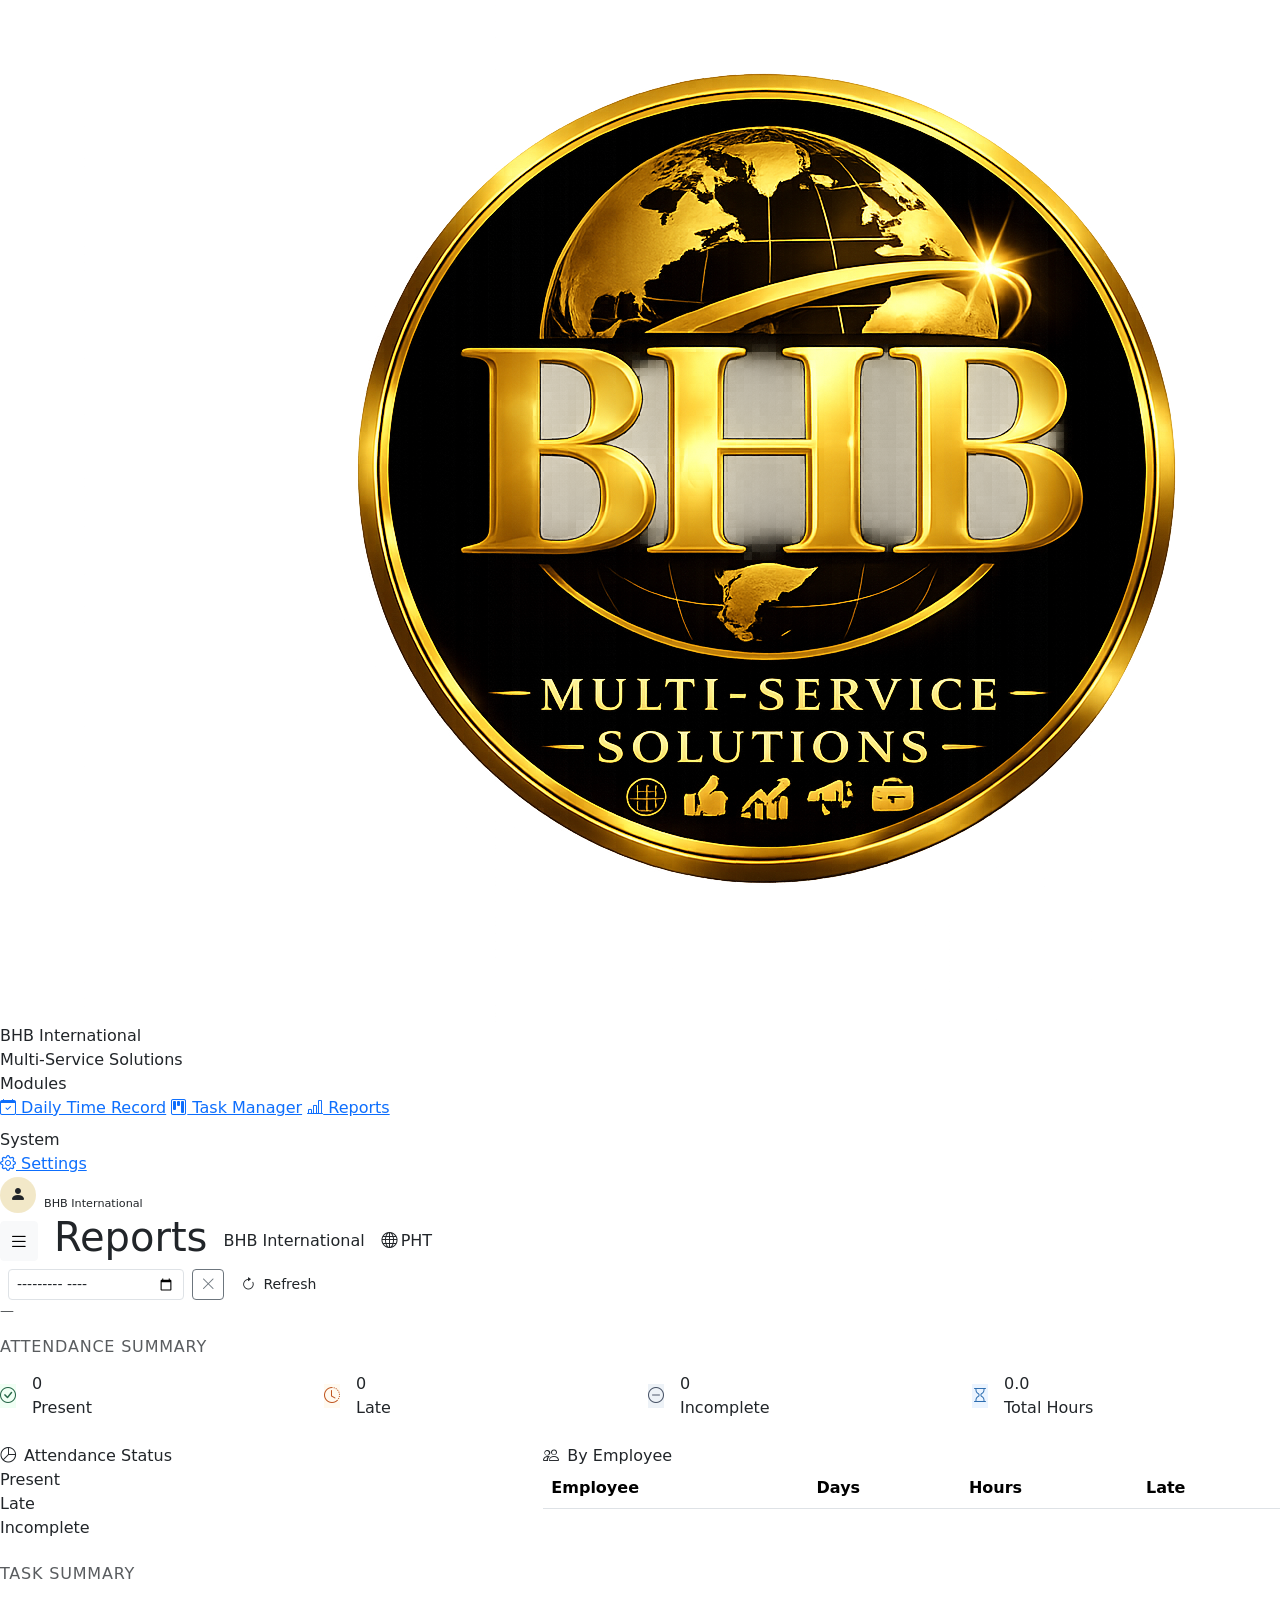
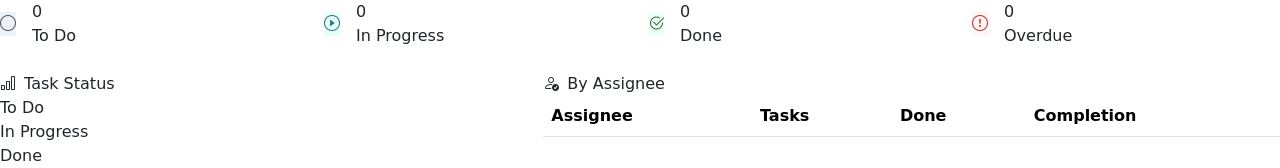
==== reports.html @ 08aed2db "Add files via upload" ====
<!DOCTYPE html>
<html lang="en">
<head>
  <meta charset="UTF-8">
  <meta name="viewport" content="width=device-width, initial-scale=1.0">
  <title>Reports | BHB International</title>
  <link href="https://cdn.jsdelivr.net/npm/bootstrap@5.3.3/dist/css/bootstrap.min.css" rel="stylesheet">
  <link href="https://cdn.jsdelivr.net/npm/bootstrap-icons@1.11.3/font/bootstrap-icons.min.css" rel="stylesheet">
  <link href="https://fonts.googleapis.com/css2?family=Inter:wght@400;500;600;700&display=swap" rel="stylesheet">
  <link href="css/style.css" rel="stylesheet">
</head>
<body>
  <div class="sidebar-overlay" id="sidebarOverlay"></div>

  <aside class="sidebar" id="sidebar">
    <div class="sidebar-brand">
      <img src="bhb-logo.png" alt="BHB Logo" class="logo-img">
      <div class="brand-text">
        <div class="brand-name">BHB International</div>
        <div class="brand-sub">Multi-Service Solutions</div>
      </div>
    </div>
    <nav class="sidebar-nav">
      <div class="nav-section">Modules</div>
      <a href="Index.html" class="nav-link-custom"><i class="bi bi-calendar-check"></i> Daily Time Record</a>
      <a href="task.html" class="nav-link-custom"><i class="bi bi-kanban"></i> Task Manager</a>
      <a href="reports.html" class="nav-link-custom active"><i class="bi bi-bar-chart-line"></i> Reports</a>
      <div class="nav-section mt-2">System</div>
      <a href="#" class="nav-link-custom" id="navSettings"><i class="bi bi-gear"></i> Settings</a>
    </nav>
    <div class="sidebar-footer">
      <div class="d-flex align-items-center gap-2">
        <div class="rounded-circle d-flex align-items-center justify-content-center" style="width:36px;height:36px;background:rgba(201,162,39,.25);">
          <i class="bi bi-person-fill" style="color:var(--bhb-accent);"></i>
        </div>
        <div>
          <div class="text-white fw-semibold" style="font-size:.85rem;" id="sidebarUserName">Employee</div>
          <div style="font-size:.7rem;">BHB International</div>
        </div>
      </div>
    </div>
  </aside>

  <div class="main-wrapper">
    <header class="topbar">
      <div class="d-flex align-items-center gap-3">
        <button class="btn btn-light btn-sm sidebar-toggle" id="sidebarToggle" type="button"><i class="bi bi-list fs-5"></i></button>
        <h1 class="topbar-title">Reports</h1>
        <span class="company-badge d-none d-md-inline">BHB International</span>
        <span class="tz-badge d-none d-md-inline"><i class="bi bi-globe me-1"></i>PHT</span>
      </div>
      <div class="d-flex align-items-center gap-2">
        <span class="text-muted small d-none d-md-inline" id="topbarDate"></span>
        <input type="month" class="form-control form-control-sm" id="rptMonth" style="width:auto;">
        <button class="btn btn-sm btn-outline-secondary" id="btnClearRptMonth" title="All months"><i class="bi bi-x-lg"></i></button>
        <button class="btn btn-sm btn-accent" id="btnRefreshReport"><i class="bi bi-arrow-clockwise me-1"></i> Refresh</button>
      </div>
    </header>

    <main class="content">
      <p class="small text-muted mb-3" id="rptGenerated">—</p>

      <!-- Attendance summary -->
      <h2 class="h6 text-uppercase text-muted mb-3" style="letter-spacing:.05em;">Attendance Summary</h2>
      <div class="row g-3 mb-4">
        <div class="col-6 col-md-3">
          <div class="stat-card">
            <div class="d-flex align-items-center gap-3">
              <div class="stat-icon" style="background:#f0fff4;color:#276749;"><i class="bi bi-check-circle"></i></div>
              <div><div class="stat-value" id="rptPresent">0</div><div class="stat-label">Present</div></div>
            </div>
          </div>
        </div>
        <div class="col-6 col-md-3">
          <div class="stat-card">
            <div class="d-flex align-items-center gap-3">
              <div class="stat-icon" style="background:#fffaf0;color:#c05621;"><i class="bi bi-clock-history"></i></div>
              <div><div class="stat-value" id="rptLate">0</div><div class="stat-label">Late</div></div>
            </div>
          </div>
        </div>
        <div class="col-6 col-md-3">
          <div class="stat-card">
            <div class="d-flex align-items-center gap-3">
              <div class="stat-icon" style="background:#edf2f7;color:#4a5568;"><i class="bi bi-dash-circle"></i></div>
              <div><div class="stat-value" id="rptIncomplete">0</div><div class="stat-label">Incomplete</div></div>
            </div>
          </div>
        </div>
        <div class="col-6 col-md-3">
          <div class="stat-card">
            <div class="d-flex align-items-center gap-3">
              <div class="stat-icon" style="background:#ebf4ff;color:#2b6cb0;"><i class="bi bi-hourglass"></i></div>
              <div><div class="stat-value" id="rptTotalHours">0.0</div><div class="stat-label">Total Hours</div></div>
            </div>
          </div>
        </div>
      </div>

      <div class="row g-4 mb-4">
        <div class="col-lg-5">
          <div class="card-panel h-100">
            <div class="card-header"><span><i class="bi bi-pie-chart me-2" style="color:var(--bhb-accent);"></i>Attendance Status</span></div>
            <div class="card-body">
              <div class="chart-bar-row">
                <div class="chart-bar-label">Present</div>
                <div class="chart-bar-track"><div class="chart-bar-value bg-success" id="barPresent" style="width:0%"></div></div>
              </div>
              <div class="chart-bar-row">
                <div class="chart-bar-label">Late</div>
                <div class="chart-bar-track"><div class="chart-bar-value bg-warning text-dark" id="barLate" style="width:0%"></div></div>
              </div>
              <div class="chart-bar-row">
                <div class="chart-bar-label">Incomplete</div>
                <div class="chart-bar-track"><div class="chart-bar-value bg-secondary" id="barIncomplete" style="width:0%"></div></div>
              </div>
            </div>
          </div>
        </div>
        <div class="col-lg-7">
          <div class="card-panel h-100">
            <div class="card-header"><span><i class="bi bi-people me-2" style="color:var(--bhb-accent);"></i>By Employee</span></div>
            <div class="table-responsive">
              <table class="table table-dtr table-hover mb-0">
                <thead>
                  <tr>
                    <th>Employee</th>
                    <th>Days</th>
                    <th>Hours</th>
                    <th>Late</th>
                  </tr>
                </thead>
                <tbody id="rptEmpBody"></tbody>
              </table>
            </div>
          </div>
        </div>
      </div>

      <!-- Task summary -->
      <h2 class="h6 text-uppercase text-muted mb-3" style="letter-spacing:.05em;">Task Summary</h2>
      <div class="row g-3 mb-4">
        <div class="col-6 col-md-3">
          <div class="stat-card">
            <div class="d-flex align-items-center gap-3">
              <div class="stat-icon" style="background:#edf2f7;color:#4a5568;"><i class="bi bi-circle"></i></div>
              <div><div class="stat-value" id="rptTodo">0</div><div class="stat-label">To Do</div></div>
            </div>
          </div>
        </div>
        <div class="col-6 col-md-3">
          <div class="stat-card">
            <div class="d-flex align-items-center gap-3">
              <div class="stat-icon" style="background:#e6fffa;color:#2c7a7b;"><i class="bi bi-play-circle"></i></div>
              <div><div class="stat-value" id="rptProgress">0</div><div class="stat-label">In Progress</div></div>
            </div>
          </div>
        </div>
        <div class="col-6 col-md-3">
          <div class="stat-card">
            <div class="d-flex align-items-center gap-3">
              <div class="stat-icon" style="background:#f0fff4;color:#276749;"><i class="bi bi-check2-circle"></i></div>
              <div><div class="stat-value" id="rptDone">0</div><div class="stat-label">Done</div></div>
            </div>
          </div>
        </div>
        <div class="col-6 col-md-3">
          <div class="stat-card">
            <div class="d-flex align-items-center gap-3">
              <div class="stat-icon" style="background:#fff5f5;color:#c53030;"><i class="bi bi-exclamation-circle"></i></div>
              <div><div class="stat-value" id="rptOverdue">0</div><div class="stat-label">Overdue</div></div>
            </div>
          </div>
        </div>
      </div>

      <div class="row g-4">
        <div class="col-lg-5">
          <div class="card-panel h-100">
            <div class="card-header"><span><i class="bi bi-bar-chart me-2" style="color:var(--bhb-accent);"></i>Task Status</span></div>
            <div class="card-body">
              <div class="chart-bar-row">
                <div class="chart-bar-label">To Do</div>
                <div class="chart-bar-track"><div class="chart-bar-value bg-secondary" id="barTodo" style="width:0%"></div></div>
              </div>
              <div class="chart-bar-row">
                <div class="chart-bar-label">In Progress</div>
                <div class="chart-bar-track"><div class="chart-bar-value bg-info" id="barProgress" style="width:0%"></div></div>
              </div>
              <div class="chart-bar-row">
                <div class="chart-bar-label">Done</div>
                <div class="chart-bar-track"><div class="chart-bar-value bg-success" id="barDone" style="width:0%"></div></div>
              </div>
            </div>
          </div>
        </div>
        <div class="col-lg-7">
          <div class="card-panel h-100">
            <div class="card-header"><span><i class="bi bi-person-check me-2" style="color:var(--bhb-accent);"></i>By Assignee</span></div>
            <div class="table-responsive">
              <table class="table table-dtr table-hover mb-0">
                <thead>
                  <tr>
                    <th>Assignee</th>
                    <th>Tasks</th>
                    <th>Done</th>
                    <th>Completion</th>
                  </tr>
                </thead>
                <tbody id="rptAssigneeBody"></tbody>
              </table>
            </div>
          </div>
        </div>
      </div>
    </main>
  </div>

  <div class="toast-container position-fixed bottom-0 end-0 p-3">
    <div id="appToast" class="toast align-items-center text-bg-dark border-0" role="alert">
      <div class="d-flex">
        <div class="toast-body" id="toastMessage"></div>
        <button type="button" class="btn-close btn-close-white me-2 m-auto" data-bs-dismiss="toast"></button>
      </div>
    </div>
  </div>

  <script src="https://cdn.jsdelivr.net/npm/bootstrap@5.3.3/dist/js/bootstrap.bundle.min.js"></script>
  <script src="https://code.jquery.com/jquery-3.7.1.min.js"></script>
  <script src="js/common.js"></script>
  <script src="js/reports.js"></script>
</body>
</html>
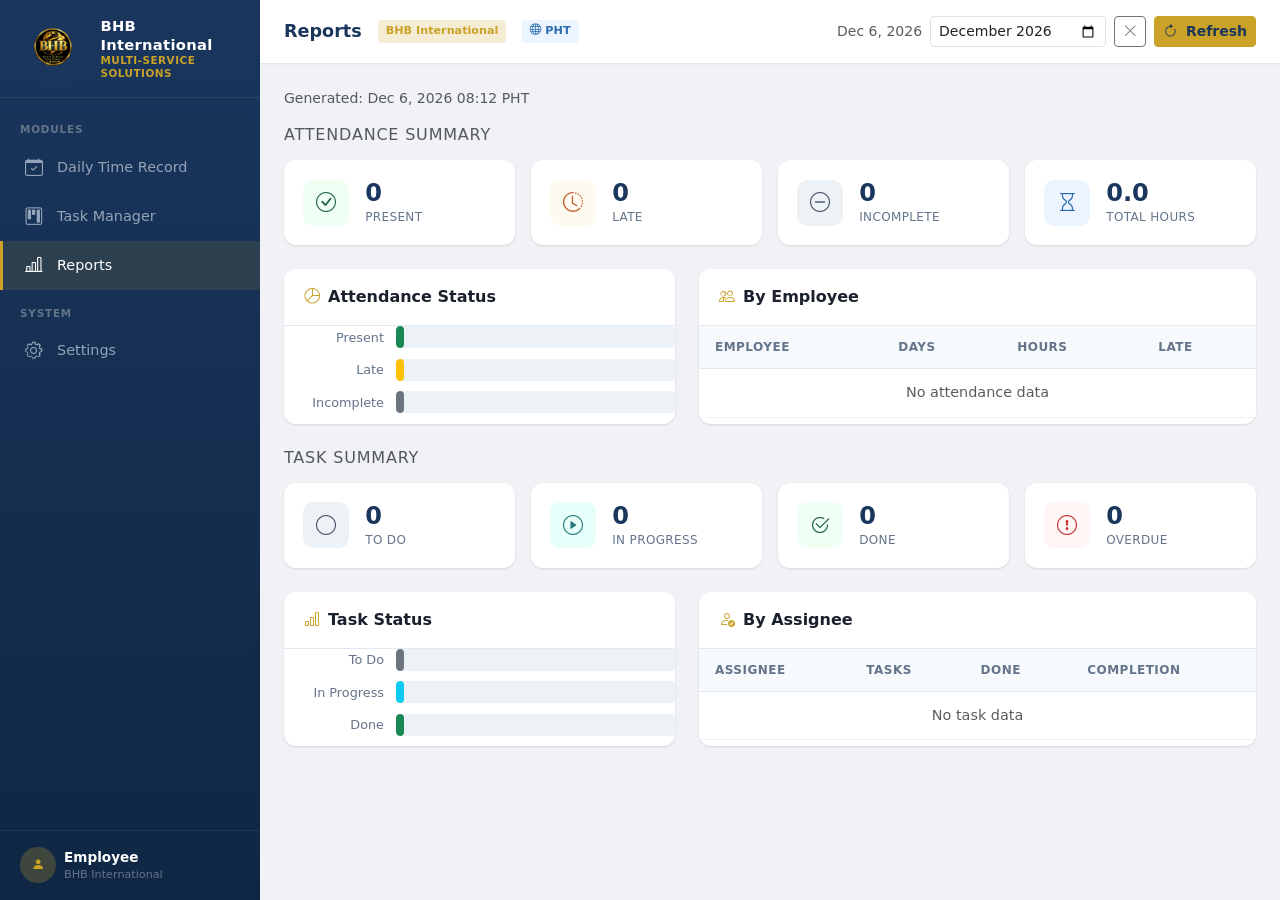
==== commit 5690bb7e: "Fix case sensitivity in link to index.html" ====
--- a/reports.html
+++ b/reports.html
@@ -7,7 +7,7 @@
   <link href="https://cdn.jsdelivr.net/npm/bootstrap@5.3.3/dist/css/bootstrap.min.css" rel="stylesheet">
   <link href="https://cdn.jsdelivr.net/npm/bootstrap-icons@1.11.3/font/bootstrap-icons.min.css" rel="stylesheet">
   <link href="https://fonts.googleapis.com/css2?family=Inter:wght@400;500;600;700&display=swap" rel="stylesheet">
-  <link href="css/style.css" rel="stylesheet">
+  <link href="style.css" rel="stylesheet">
 </head>
 <body>
   <div class="sidebar-overlay" id="sidebarOverlay"></div>
@@ -22,7 +22,7 @@
     </div>
     <nav class="sidebar-nav">
       <div class="nav-section">Modules</div>
-      <a href="Index.html" class="nav-link-custom"><i class="bi bi-calendar-check"></i> Daily Time Record</a>
+      <a href="index.html" class="nav-link-custom"><i class="bi bi-calendar-check"></i> Daily Time Record</a>
       <a href="task.html" class="nav-link-custom"><i class="bi bi-kanban"></i> Task Manager</a>
       <a href="reports.html" class="nav-link-custom active"><i class="bi bi-bar-chart-line"></i> Reports</a>
       <div class="nav-section mt-2">System</div>
@@ -227,7 +227,7 @@
 
   <script src="https://cdn.jsdelivr.net/npm/bootstrap@5.3.3/dist/js/bootstrap.bundle.min.js"></script>
   <script src="https://code.jquery.com/jquery-3.7.1.min.js"></script>
-  <script src="js/common.js"></script>
-  <script src="js/reports.js"></script>
+  <script src="common.js"></script>
+  <script src="reports.js"></script>
 </body>
 </html>
--- a/style.css
+++ b/style.css
@@ -0,0 +1,271 @@
+/* BHB International — Workforce System */
+:root {
+  --bhb-primary: #1a365d;
+  --bhb-primary-light: #2c5282;
+  --bhb-accent: #c9a227;
+  --bhb-accent-hover: #b8921f;
+  --sidebar-width: 260px;
+  --header-height: 64px;
+  --bg-body: #f0f2f5;
+  --card-shadow: 0 1px 3px rgba(0,0,0,.08), 0 1px 2px rgba(0,0,0,.04);
+  --transition: .25s ease;
+}
+* { box-sizing: border-box; }
+body {
+  font-family: "Inter", system-ui, -apple-system, sans-serif;
+  background: var(--bg-body);
+  min-height: 100vh;
+  margin: 0;
+  color: #1a202c;
+  overflow-x: hidden;
+}
+
+/* Sidebar */
+.sidebar {
+  position: fixed; top: 0; left: 0;
+  width: var(--sidebar-width); height: 100vh;
+  background: linear-gradient(180deg, #1a365d 0%, #0f2744 100%);
+  color: #e2e8f0; z-index: 1040;
+  transition: transform var(--transition);
+  display: flex; flex-direction: column;
+}
+.sidebar-brand {
+  min-height: var(--header-height);
+  display: flex; align-items: center; gap: .75rem;
+  padding: .85rem 1.15rem;
+  border-bottom: 1px solid rgba(255,255,255,.08);
+}
+.logo-img {
+  width: 70px; height: 70px;
+  object-fit: contain;
+  border-radius: 50%;
+  flex-shrink: 0;
+  
+  background: #1a365d;
+}
+
+
+
+.brand-text { line-height: 1.25; min-width: 0; }
+.brand-name {
+  font-weight: 700; font-size: .92rem; color: #fff;
+  letter-spacing: .02em;
+}
+.brand-sub {
+  font-size: .65rem; color: #c9a227;
+  font-weight: 600; letter-spacing: .05em;
+  text-transform: uppercase;
+}
+.sidebar-nav { flex: 1; padding: 1rem 0; overflow-y: auto; }
+.nav-section {
+  font-size: .65rem; text-transform: uppercase; letter-spacing: .08em;
+  color: #64748b; padding: .5rem 1.25rem .35rem; font-weight: 600;
+}
+.nav-link-custom {
+  display: flex; align-items: center; gap: .75rem;
+  padding: .7rem 1.25rem; color: #94a3b8;
+  text-decoration: none; font-weight: 500; font-size: .9rem;
+  transition: all var(--transition); border-left: 3px solid transparent;
+}
+.nav-link-custom:hover, .nav-link-custom.active {
+  background: rgba(201,162,39,.12); color: #fff;
+  border-left-color: var(--bhb-accent);
+}
+.nav-link-custom i { font-size: 1.1rem; width: 22px; text-align: center; }
+.sidebar-footer {
+  padding: 1rem 1.25rem;
+  border-top: 1px solid rgba(255,255,255,.08);
+  font-size: .8rem; color: #64748b;
+}
+
+/* Main */
+.main-wrapper {
+  margin-left: var(--sidebar-width);
+  min-height: 100vh; display: flex; flex-direction: column;
+  animation: fadeIn .35s ease;
+}
+@keyframes fadeIn {
+  from { opacity: 0; transform: translateY(6px); }
+  to { opacity: 1; transform: translateY(0); }
+}
+.topbar {
+  height: var(--header-height); background: #fff;
+  border-bottom: 1px solid #e2e8f0;
+  display: flex; align-items: center; justify-content: space-between;
+  padding: 0 1.5rem; position: sticky; top: 0; z-index: 1020;
+  box-shadow: 0 1px 2px rgba(0,0,0,.03);
+}
+.topbar-title { font-weight: 600; font-size: 1.1rem; margin: 0; color: var(--bhb-primary); }
+.content { padding: 1.5rem; flex: 1; }
+.company-badge {
+  font-size: .7rem; background: rgba(201,162,39,.2); color: var(--bhb-accent);
+  padding: .2rem .5rem; border-radius: 4px; font-weight: 600;
+}
+.tz-badge {
+  font-size: .7rem; background: #ebf4ff; color: #2b6cb0;
+  padding: .2rem .5rem; border-radius: 4px; font-weight: 600;
+}
+
+/* Cards */
+.stat-card {
+  background: #fff; border-radius: .75rem; padding: 1.2rem;
+  box-shadow: var(--card-shadow); border: none; height: 100%;
+  transition: transform var(--transition), box-shadow var(--transition);
+  animation: fadeIn .4s ease backwards;
+}
+.stat-card:hover { transform: translateY(-3px); box-shadow: 0 6px 16px rgba(0,0,0,.1); }
+.stat-icon {
+  width: 46px; height: 46px; border-radius: .65rem;
+  display: flex; align-items: center; justify-content: center; font-size: 1.25rem;
+}
+.stat-value { font-size: 1.5rem; font-weight: 700; line-height: 1.2; color: var(--bhb-primary); }
+.stat-label { font-size: .75rem; color: #64748b; font-weight: 500; text-transform: uppercase; letter-spacing: .03em; }
+.card-panel {
+  background: #fff; border-radius: .75rem;
+  box-shadow: var(--card-shadow); border: none; overflow: hidden;
+  animation: fadeIn .45s ease;
+}
+.card-panel .card-header {
+  background: #fff; border-bottom: 1px solid #e2e8f0;
+  padding: 1rem 1.25rem; font-weight: 600;
+  display: flex; align-items: center; justify-content: space-between; flex-wrap: wrap; gap: .75rem;
+}
+
+/* Buttons */
+.btn-bhb {
+  background: var(--bhb-primary); border-color: var(--bhb-primary); color: #fff;
+  transition: all var(--transition);
+}
+.btn-bhb:hover {
+  background: var(--bhb-primary-light); border-color: var(--bhb-primary-light);
+  color: #fff; transform: translateY(-1px);
+}
+.btn-accent {
+  background: var(--bhb-accent); border-color: var(--bhb-accent);
+  color: #1a365d; font-weight: 600; transition: all var(--transition);
+}
+.btn-accent:hover {
+  background: var(--bhb-accent-hover); border-color: var(--bhb-accent-hover);
+  color: #1a365d; transform: translateY(-1px);
+}
+.btn-punch {
+  min-width: 140px; font-weight: 600; padding: .6rem 1.2rem;
+  border-radius: .5rem; transition: all var(--transition);
+}
+.btn-punch:hover:not(:disabled) { transform: scale(1.03); }
+.btn-punch:active:not(:disabled) { transform: scale(.98); }
+
+/* DTR */
+.clock-display {
+  font-size: 2.5rem; font-weight: 700;
+  font-variant-numeric: tabular-nums; color: var(--bhb-primary); letter-spacing: .02em;
+}
+.date-display { font-size: .95rem; color: #64748b; font-weight: 500; }
+.employee-input-wrap { max-width: 280px; margin: 0 auto 1rem; }
+.table-dtr { margin: 0; }
+.table-dtr thead th {
+  background: #f7fafc; font-size: .75rem; text-transform: uppercase;
+  letter-spacing: .04em; color: #64748b; font-weight: 600;
+  border-bottom: 1px solid #e2e8f0; padding: .75rem 1rem; white-space: nowrap;
+}
+.table-dtr tbody td {
+  padding: .8rem 1rem; vertical-align: middle; font-size: .9rem; border-color: #edf2f7;
+}
+.table-dtr tbody tr { transition: background .15s; }
+.table-dtr tbody tr:hover { background: #f7fafc; }
+.badge-status { font-weight: 500; font-size: .75rem; padding: .35em .65em; border-radius: .375rem; }
+.filter-bar { display: flex; flex-wrap: wrap; gap: .6rem; align-items: center; }
+
+/* Tasks */
+.task-item {
+  border: 1px solid #e2e8f0; border-radius: .65rem;
+  padding: 1rem 1.15rem; background: #fff;
+  transition: box-shadow var(--transition), border-color var(--transition), transform var(--transition);
+  animation: fadeIn .3s ease;
+}
+.task-item:hover {
+  box-shadow: 0 .25rem .75rem rgba(0,0,0,.06);
+  border-color: #cbd5e1; transform: translateX(2px);
+}
+.task-item.done { opacity: .7; background: #f8fafc; }
+.task-item.done .task-title { text-decoration: line-through; color: #64748b; }
+.task-title { font-weight: 600; font-size: .95rem; margin-bottom: .25rem; }
+.task-meta {
+  font-size: .8rem; color: #64748b;
+  display: flex; flex-wrap: wrap; gap: .5rem 1rem; align-items: center;
+}
+.priority-dot { width: 8px; height: 8px; border-radius: 50%; display: inline-block; }
+.priority-high { background: #dc3545; }
+.priority-medium { background: #ffc107; }
+.priority-low { background: #198754; }
+.badge-priority {
+  font-size: .7rem; font-weight: 600; text-transform: uppercase;
+  letter-spacing: .03em; padding: .25em .55em;
+}
+.badge-status-task { font-size: .75rem; font-weight: 500; padding: .3em .6em; }
+.kanban-col {
+  background: #f1f5f9; border-radius: .75rem; min-height: 320px;
+  display: flex; flex-direction: column;
+}
+.kanban-col-header {
+  padding: .85rem 1rem; font-weight: 600; font-size: .875rem;
+  display: flex; align-items: center; justify-content: space-between;
+  border-bottom: 1px solid #e2e8f0;
+}
+.kanban-col-body {
+  padding: .75rem; flex: 1; overflow-y: auto;
+  display: flex; flex-direction: column; gap: .65rem; min-height: 200px;
+  transition: background .2s;
+}
+.kanban-card {
+  background: #fff; border-radius: .5rem; padding: .85rem;
+  box-shadow: 0 1px 3px rgba(0,0,0,.06); border: 1px solid #e2e8f0;
+  cursor: grab; transition: box-shadow var(--transition), transform var(--transition);
+  animation: fadeIn .25s ease;
+}
+.kanban-card:active { cursor: grabbing; }
+.kanban-card:hover { box-shadow: 0 4px 12px rgba(0,0,0,.1); transform: translateY(-2px); }
+.kanban-card .title { font-weight: 600; font-size: .875rem; margin-bottom: .35rem; }
+.kanban-card .meta { font-size: .75rem; color: #64748b; }
+.view-toggle .btn { font-weight: 500; }
+.due-soon { color: #dc3545; font-weight: 600; }
+.due-today { color: #fd7e14; font-weight: 600; }
+
+/* Reports */
+.report-bar {
+  height: 8px; border-radius: 4px; background: #e2e8f0; overflow: hidden;
+}
+.report-bar-fill {
+  height: 100%; border-radius: 4px; transition: width .6s ease;
+}
+.chart-bar-row {
+  display: flex; align-items: center; gap: .75rem; margin-bottom: .65rem;
+}
+.chart-bar-label { width: 100px; font-size: .8rem; color: #64748b; flex-shrink: 0; text-align: right; }
+.chart-bar-track {
+  flex: 1; height: 22px; background: #edf2f7; border-radius: 4px; overflow: hidden;
+}
+.chart-bar-value {
+  height: 100%; border-radius: 4px; display: flex; align-items: center;
+  padding-left: .5rem; font-size: .7rem; font-weight: 600; color: #fff;
+  min-width: 2px; transition: width .5s ease;
+}
+
+/* Shared */
+.empty-state { text-align: center; padding: 2.5rem 1rem; color: #a0aec0; }
+.empty-state i { font-size: 2.5rem; margin-bottom: .75rem; opacity: .5; }
+.toast-container { z-index: 1090; }
+.sidebar-toggle { display: none; }
+.sidebar-overlay {
+  display: none; position: fixed; inset: 0;
+  background: rgba(0,0,0,.45); z-index: 1035;
+  opacity: 0; transition: opacity var(--transition);
+}
+.sidebar-overlay.show { display: block; opacity: 1; }
+
+@media (max-width: 991.98px) {
+  .sidebar { transform: translateX(-100%); }
+  .sidebar.show { transform: translateX(0); }
+  .main-wrapper { margin-left: 0; }
+  .sidebar-toggle { display: inline-flex; }
+}
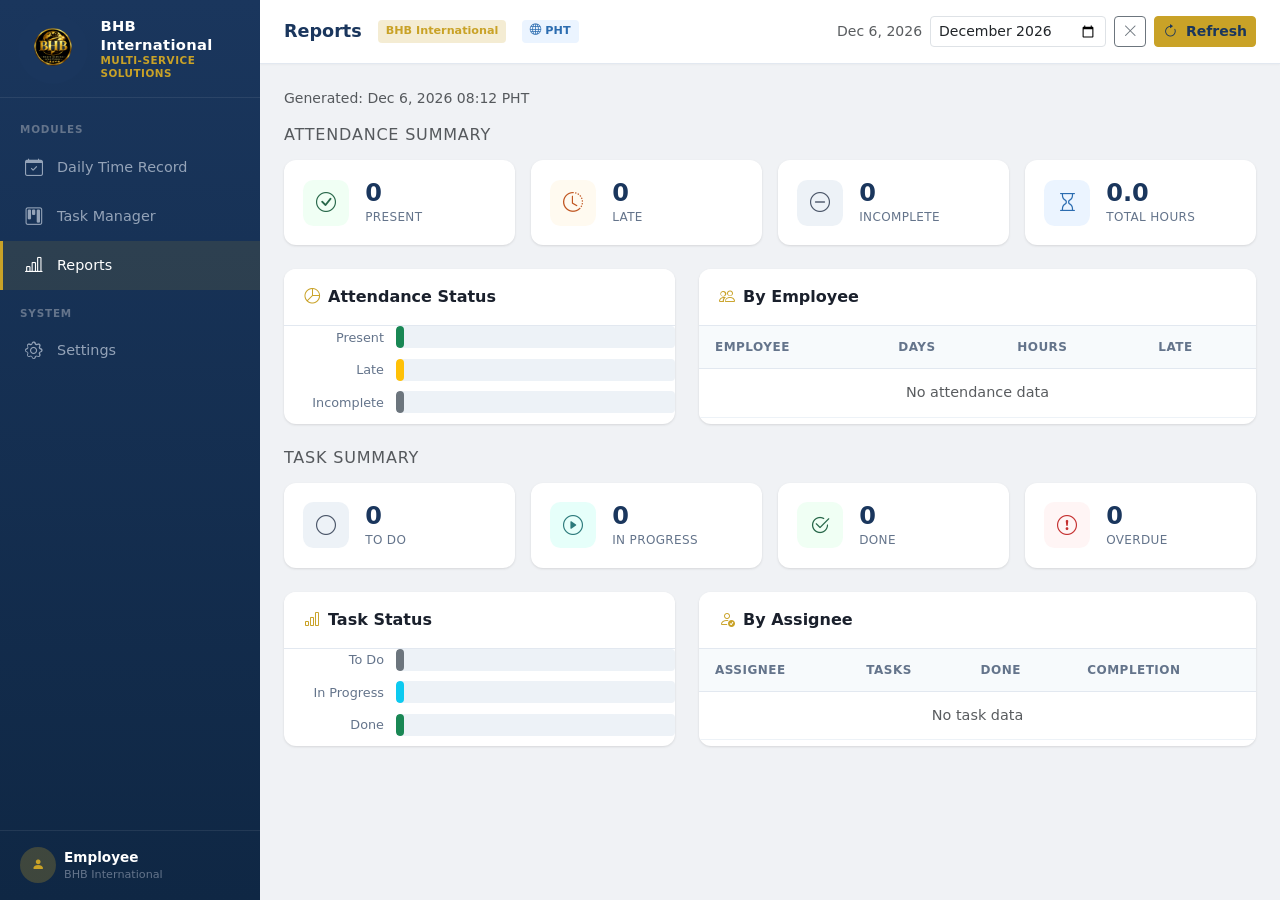
==== commit 3e7f9b06: "Add files via upload" ====
--- a/reports.html
+++ b/reports.html
@@ -22,7 +22,7 @@
     </div>
     <nav class="sidebar-nav">
       <div class="nav-section">Modules</div>
-      <a href="index.html" class="nav-link-custom"><i class="bi bi-calendar-check"></i> Daily Time Record</a>
+      <a href="Index.html" class="nav-link-custom"><i class="bi bi-calendar-check"></i> Daily Time Record</a>
       <a href="task.html" class="nav-link-custom"><i class="bi bi-kanban"></i> Task Manager</a>
       <a href="reports.html" class="nav-link-custom active"><i class="bi bi-bar-chart-line"></i> Reports</a>
       <div class="nav-section mt-2">System</div>
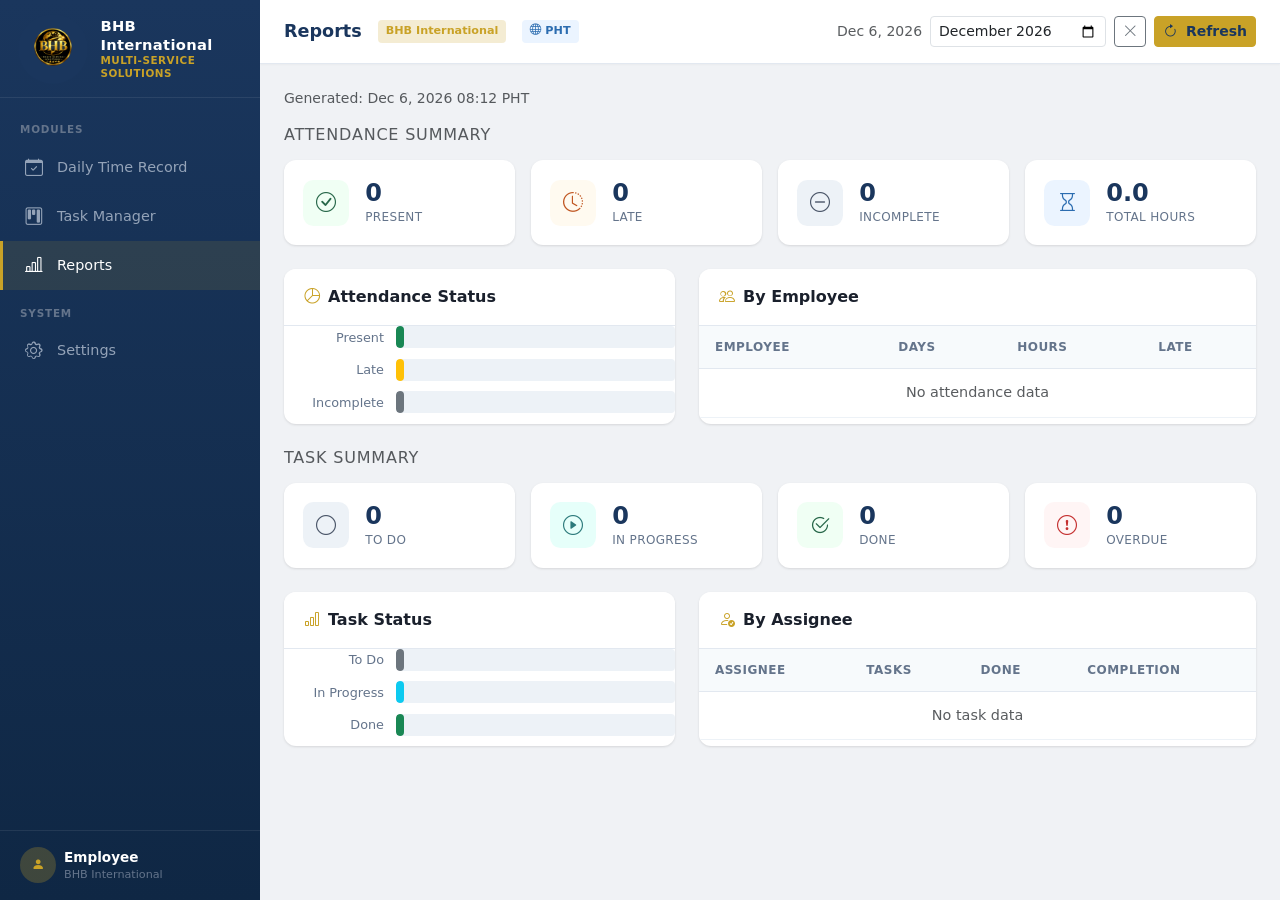
==== commit ade2a2aa: "Fix link case sensitivity in reports.html" ====
--- a/reports.html
+++ b/reports.html
@@ -22,7 +22,7 @@
     </div>
     <nav class="sidebar-nav">
       <div class="nav-section">Modules</div>
-      <a href="Index.html" class="nav-link-custom"><i class="bi bi-calendar-check"></i> Daily Time Record</a>
+      <a href="index.html" class="nav-link-custom"><i class="bi bi-calendar-check"></i> Daily Time Record</a>
       <a href="task.html" class="nav-link-custom"><i class="bi bi-kanban"></i> Task Manager</a>
       <a href="reports.html" class="nav-link-custom active"><i class="bi bi-bar-chart-line"></i> Reports</a>
       <div class="nav-section mt-2">System</div>
